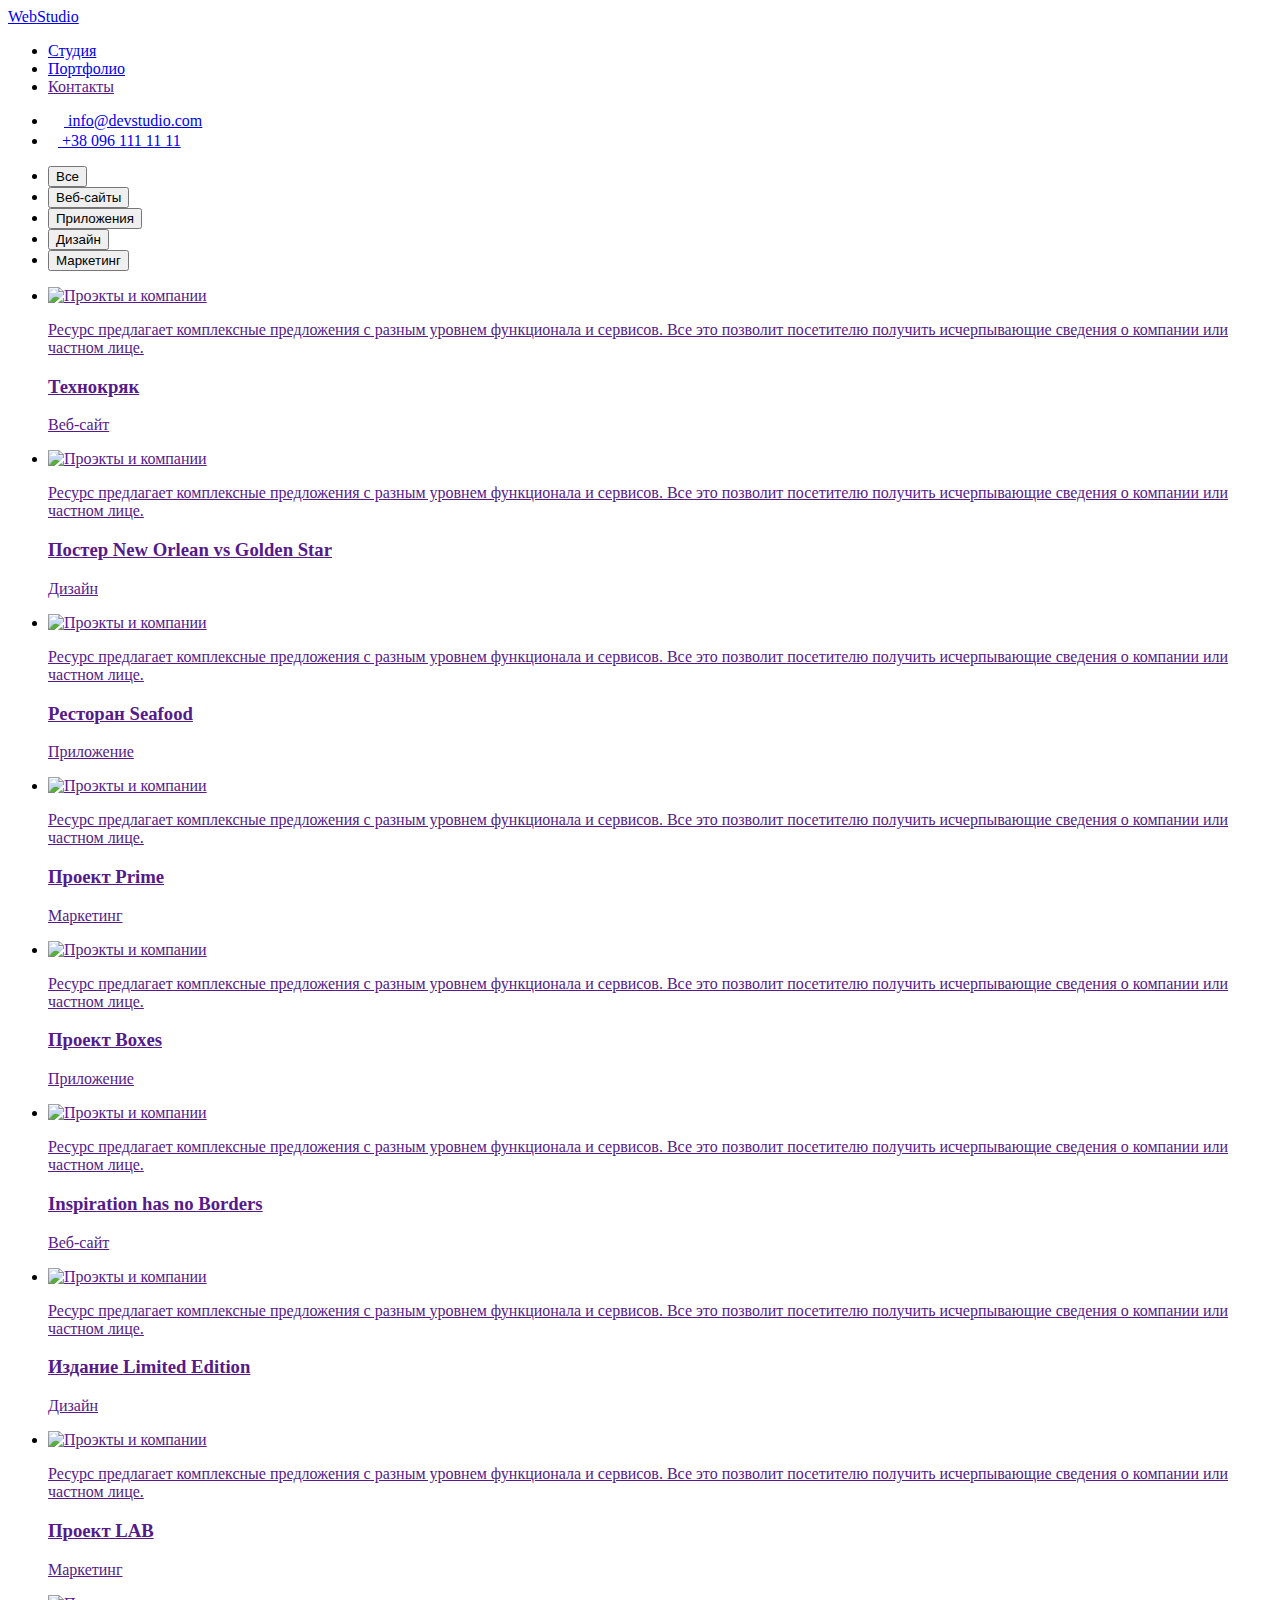
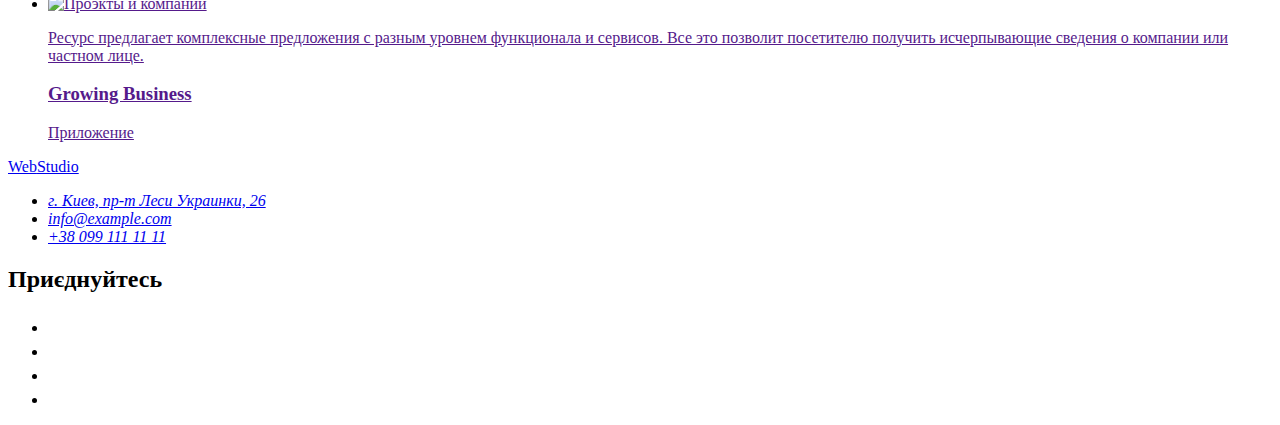
==== portfolio.html @ 542b60ce "Add files via upload" ====
<!DOCTYPE html>
<html lang="ru">
  <head>
    <meta charset="UTF-8" />
    <meta http-equiv="X-UA-Compatible" content="IE=edge" />
    <meta name="viewport" content="width=<device-width>, initial-scale=1.0" />
    <link
      rel="stylesheet"
      href="https://cdnjs.cloudflare.com/ajax/libs/modern-normalize/1.1.0/modern-normalize.min.css"
      integrity="sha512-wpPYUAdjBVSE4KJnH1VR1HeZfpl1ub8YT/NKx4PuQ5NmX2tKuGu6U/JRp5y+Y8XG2tV+wKQpNHVUX03MfMFn9Q=="
      crossorigin="anonymous"
      referrerpolicy="no-referrer"
    />
    <link rel="preconnect" href="https://fonts.googleapis.com" />
    <link rel="preconnect" href="https://fonts.gstatic.com" crossorigin />
    <link
      href="https://fonts.googleapis.com/css2?family=Raleway:wght@700&family=Roboto:wght@400;500;700;900&display=swap"
      rel="stylesheet"
    />
    <link rel="stylesheet" href="./css/styles.css" />
    <title>WebStudio</title>
  </head>
  <body>
    <header class="header">
      <div class="container container-header">
        <a href="./index.html" class="header-logo"
          >Web<span class="header-logo-help">Studio</span></a
        >
        <nav class="header-nav">
          <ul class="header-list">
            <li class="header-item">
              <a href="./index.html" class="header-link">Студия</a>
            </li>
            <li class="header-item">
              <a href="./portfolio.html" class="header-link current"
                ><span class="studio-link">Портфолио</span></a
              >
            </li>
            <li class="header-item">
              <a href="" class="header-link">Контакты</a>
            </li>
          </ul>
        </nav>
        <ul class="header-contacts">
          <li class="header-mail">
            <a href="mailto:info@devstudio.com" class="header-mail-link"
              ><svg class="header-icon" width="16" height="12">
                <use href="./img/icons.svg#icon-mail"></use>
              </svg>
              info@devstudio.com
            </a>
          </li>
          <li class="header-phone">
            <a href="tel:+380961111111" class="header-phone-link"
              ><svg class="header-icon" width="10" height="16">
                <use href="./img/icons.svg#icon-smartphone"></use>
              </svg>
              +38 096 111 11 11</a
            >
          </li>
        </ul>
      </div>
    </header>
    <main>
      <section class="portfolio-nav section">
        <div class="container portf-container">
          <ul class="portfolio-nav-list nav-list-center">
            <li class="portfolio-nav-item">
              <button class="portfolio-nav-btn" type="button">Все</button>
            </li>
            <li class="portfolio-nav-item">
              <button class="portfolio-nav-btn" type="button">Веб-сайты</button>
            </li>
            <li class="portfolio-nav-item">
              <button class="portfolio-nav-btn" type="button">
                Приложения
              </button>
            </li>
            <li class="portfolio-nav-item">
              <button class="portfolio-nav-btn" type="button">Дизайн</button>
            </li>
            <li class="portfolio-nav-item">
              <button class="portfolio-nav-btn" type="button">Маркетинг</button>
            </li>
          </ul>
          <ul class="projects-list">
            <li class="projects-item">
              <a href="" class="projects-link">
                <div class="projects-text-hover">
                  <img
                    src="./img/studio-project1.jpg"
                    width="370"
                    height="294"
                    alt="Проэкты и компании"
                  />
                  <p class="work-discr">
                    Ресурс предлагает комплексные предложения с разным уровнем
                    функционала и сервисов. Все это позволит посетителю получить
                    исчерпывающие сведения о компании или частном лице.
                  </p>
                </div>
                <div class="projects-bord">
                  <h3 class="projects-name">Технокряк</h3>
                  <p class="projects-discrip">Веб-сайт</p>
                </div></a
              >
            </li>
            <li class="projects-item">
              <a href="" class="projects-link"
                ><div class="projects-text-hover">
                  <img
                    src="./img/studio-project2.jpg"
                    width="370"
                    height="294"
                    alt="Проэкты и компании"
                  />
                  <p class="work-discr">
                    Ресурс предлагает комплексные предложения с разным уровнем
                    функционала и сервисов. Все это позволит посетителю получить
                    исчерпывающие сведения о компании или частном лице.
                  </p>
                </div>
                <div class="projects-bord">
                  <h3 class="projects-name">
                    Постер New Orlean vs Golden Star
                  </h3>
                  <p class="projects-discrip">Дизайн</p>
                </div></a
              >
            </li>
            <li class="projects-item">
              <a href="" class="projects-link">
                <div class="projects-text-hover">
                  <img
                    src="./img/studio-project3.jpg"
                    width="370"
                    height="294"
                    alt="Проэкты и компании"
                  />
                  <p class="work-discr">
                    Ресурс предлагает комплексные предложения с разным уровнем
                    функционала и сервисов. Все это позволит посетителю получить
                    исчерпывающие сведения о компании или частном лице.
                  </p>
                </div>
                <div class="projects-bord">
                  <h3 class="projects-name">Ресторан Seafood</h3>
                  <p class="projects-discrip">Приложение</p>
                </div>
              </a>
            </li>
            <li class="projects-item">
              <a href="" class="projects-link">
                <div class="projects-text-hover">
                  <img
                    src="./img/studio-project4.jpg"
                    width="370"
                    height="294"
                    alt="Проэкты и компании"
                  />
                  <p class="work-discr">
                    Ресурс предлагает комплексные предложения с разным уровнем
                    функционала и сервисов. Все это позволит посетителю получить
                    исчерпывающие сведения о компании или частном лице.
                  </p>
                </div>
                <div class="projects-bord">
                  <h3 class="projects-name">Проект Prime</h3>
                  <p class="projects-discrip">Маркетинг</p>
                </div>
              </a>
            </li>
            <li class="projects-item">
              <a href="" class="projects-link">
                <div class="projects-text-hover">
                  <img
                    src="./img/studio-project5.jpg"
                    width="370"
                    height="294"
                    alt="Проэкты и компании"
                  />
                  <p class="work-discr">
                    Ресурс предлагает комплексные предложения с разным уровнем
                    функционала и сервисов. Все это позволит посетителю получить
                    исчерпывающие сведения о компании или частном лице.
                  </p>
                </div>
                <div class="projects-bord">
                  <h3 class="projects-name">Проект Boxes</h3>
                  <p class="projects-discrip">Приложение</p>
                </div>
              </a>
            </li>
            <li class="projects-item">
              <a href="" class="projects-link">
                <div class="projects-text-hover">
                  <img
                    src="./img/studio-project6.jpg"
                    width="370"
                    height="294"
                    alt="Проэкты и компании"
                  />
                  <p class="work-discr">
                    Ресурс предлагает комплексные предложения с разным уровнем
                    функционала и сервисов. Все это позволит посетителю получить
                    исчерпывающие сведения о компании или частном лице.
                  </p>
                </div>
                <div class="projects-bord">
                  <h3 class="projects-name">Inspiration has no Borders</h3>
                  <p class="projects-discrip">Веб-сайт</p>
                </div>
              </a>
            </li>
            <li class="projects-item">
              <a href="" class="projects-link">
                <div class="projects-text-hover">
                  <img
                    src="./img/studio-project7.jpg"
                    width="370"
                    height="294"
                    alt="Проэкты и компании"
                  />
                  <p class="work-discr">
                    Ресурс предлагает комплексные предложения с разным уровнем
                    функционала и сервисов. Все это позволит посетителю получить
                    исчерпывающие сведения о компании или частном лице.
                  </p>
                </div>
                <div class="projects-bord">
                  <h3 class="projects-name">Издание Limited Edition</h3>
                  <p class="projects-discrip">Дизайн</p>
                </div>
              </a>
            </li>
            <li class="projects-item">
              <a href="" class="projects-link">
                <div class="projects-text-hover">
                  <img
                    src="./img/studio-project8.jpg"
                    width="370"
                    height="294"
                    alt="Проэкты и компании"
                  />
                  <p class="work-discr">
                    Ресурс предлагает комплексные предложения с разным уровнем
                    функционала и сервисов. Все это позволит посетителю получить
                    исчерпывающие сведения о компании или частном лице.
                  </p>
                </div>
                <div class="projects-bord">
                  <h3 class="projects-name">Проект LAB</h3>
                  <p class="projects-discrip">Маркетинг</p>
                </div>
              </a>
            </li>
            <li class="projects-item">
              <a href="" class="projects-link">
                <div class="projects-text-hover">
                  <img
                    src="./img/studio-project9.jpg"
                    width="370"
                    height="294"
                    alt="Проэкты и компании"
                  />
                  <p class="work-discr">
                    Ресурс предлагает комплексные предложения с разным уровнем
                    функционала и сервисов. Все это позволит посетителю получить
                    исчерпывающие сведения о компании или частном лице.
                  </p>
                </div>
                <div class="projects-bord">
                  <h3 class="projects-name">Growing Business</h3>
                  <p class="projects-discrip">Приложение</p>
                </div>
              </a>
            </li>
          </ul>
        </div>
      </section>
    </main>
    <footer class="footer">
      <div class="container footer-container">
        <div class="footer-left">
          <a href="./index.html" class="footer-logo"
            >Web<span class="footer-logo-help">Studio</span></a
          >
          <address class="footer-adr">
            <ul class="footer-list">
              <li class="footer-item">
                <a
                  href="https://bit.ly/3pXMvUd"
                  target="_blank"
                  rel="noopener noreferrer"
                  class="map-link"
                  >г. Киев, пр-т Леси Украинки, 26</a
                >
              </li>
              <li class="footer-item">
                <a href="mailto:info@example.com" class="footer-mail"
                  >info@example.com</a
                >
              </li>
              <li class="footer-item">
                <a href="tel:+380991111111" class="footer-phone"
                  >+38 099 111 11 11</a
                >
              </li>
            </ul>
          </address>
        </div>
        <div class="footer-con-block container">
          <h2 class="footer-con-head">Приєднуйтесь</h2>
          <ul class="footer-con-list">
            <li class="footer-con-item">
              <a href="" class="footer-con-link">
                <svg class="footer-con-icon" width="20" height="20">
                  <use href="./img/icons.svg#icon-instagram"></use>
                </svg>
              </a>
            </li>
            <li class="footer-con-item">
              <a href="" class="footer-con-link">
                <svg class="footer-con-icon" width="20" height="20">
                  <use href="./img/icons.svg#icon-twitter"></use>
                </svg>
              </a>
            </li>
            <li class="footer-con-item">
              <a href="" class="footer-con-link">
                <svg class="footer-con-icon" width="20" height="20">
                  <use href="./img/icons.svg#icon-acebook"></use>
                </svg>
              </a>
            </li>
            <li class="footer-con-item">
              <a href="" class="footer-con-link">
                <svg class="footer-con-icon" width="20" height="20">
                  <use href="./img/icons.svg#icon-linkedin"></use>
                </svg>
              </a>
            </li>
          </ul>
        </div>
      </div>
    </footer>
  </body>
</html>
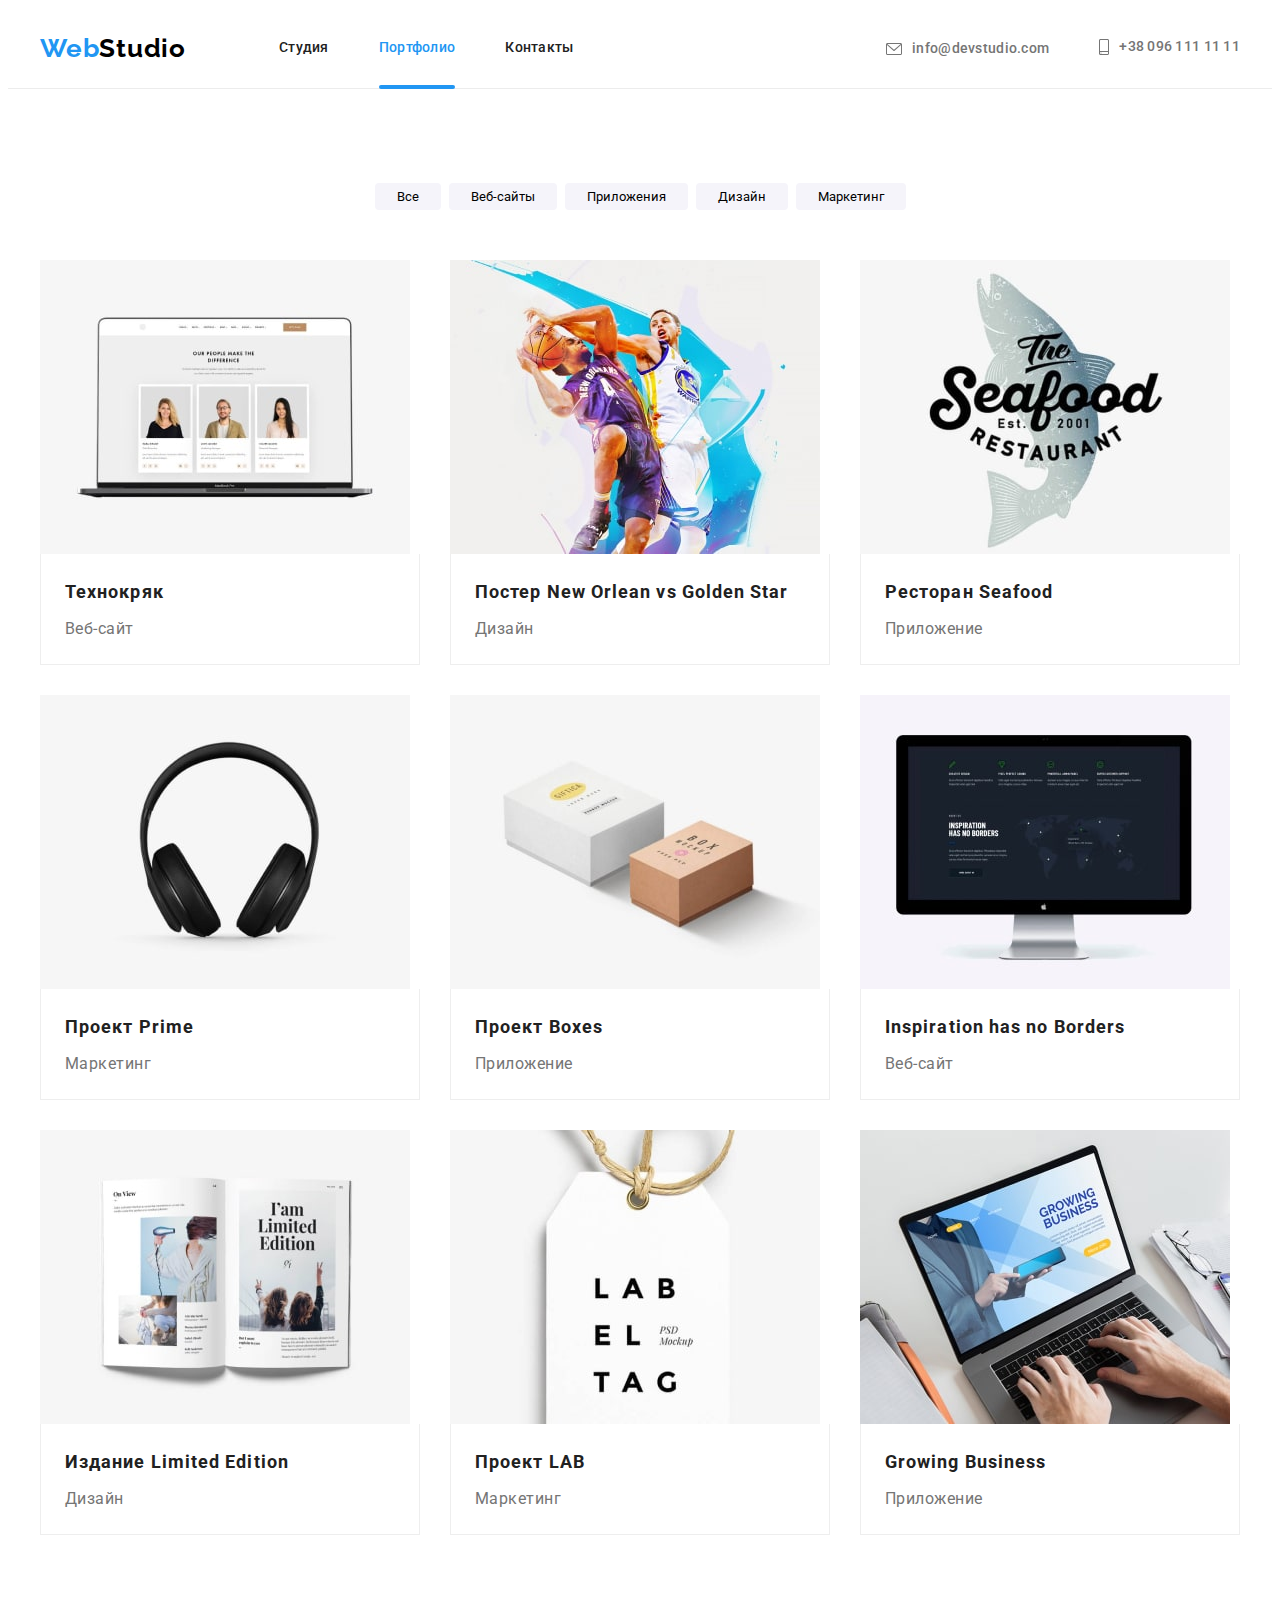
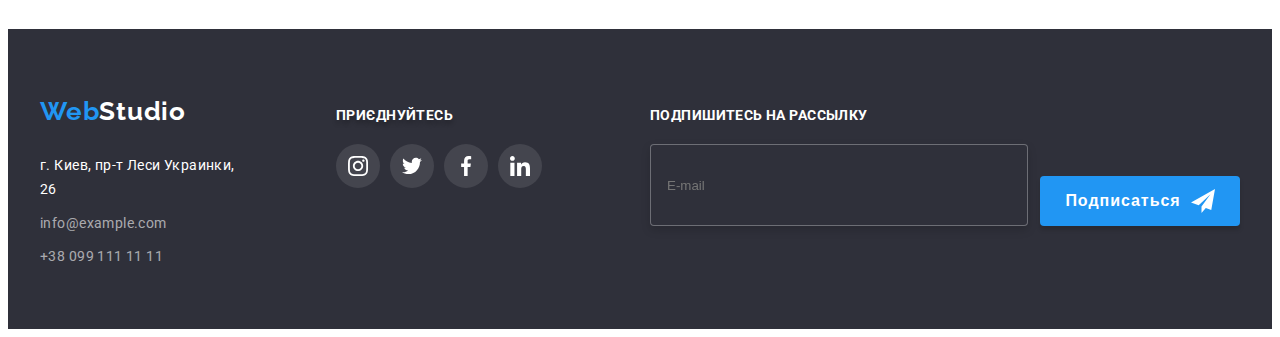
==== commit 0f1142a4: "fix-4" ====
--- a/portfolio.html
+++ b/portfolio.html
@@ -279,7 +279,7 @@
         </div>
       </section>
     </main>
-    <footer class="footer">
+        <footer class="footer">
       <div class="container footer-container">
         <div class="footer-left">
           <a href="./index.html" class="footer-logo"
@@ -342,6 +342,18 @@
             </li>
           </ul>
         </div>
+          <form class="footer-form">
+          <label for="" class="footer-label"
+            >Подпишитесь на рассылку<input
+              type="text"
+              class="footer-input"
+              placeholder="E-mail"
+            />
+          </label>
+          <button type="button" class="sub-button">
+            Подписаться<svg class="footer-icon" width="24px" height="24px">
+              <use href="./img/icons.svg#icon-send"></use>
+            </svg>
       </div>
     </footer>
   </body>
--- a/css/styles.css
+++ b/css/styles.css
@@ -0,0 +1,854 @@
+body {
+  font-family: "Roboto", "Raleway", sans-serif;
+  color: #212121;
+}
+:root {
+  --secondary-text-color: #757575;
+  --hover-link-color: #2196f3;
+  --main-text-color: #212121;
+  --header-link-color: #212121;
+  --hero-background: #2f303a;
+  --portfolio-btn-color: #f5f4fa;
+  --portfolio-btn-hover-color: #2196f3;
+  --footer-back-color: #2f303a;
+}
+.container {
+  width: 1200px;
+  margin-left: auto;
+  margin-right: auto;
+  padding-left: 15px;
+  padding-right: 15px;
+}
+.container-header {
+  display: flex;
+  align-items: center;
+}
+/* reset */
+p,
+h1,
+h2,
+h3,
+h4,
+h5,
+h6 {
+  margin: 0;
+}
+ul {
+  padding-left: 0;
+  margin: 0;
+}
+/* reset */
+img {
+  display: block;
+  max-width: 100%;
+  height: auto;
+}
+.section {
+  padding-top: 94px;
+  padding-bottom: 94px;
+}
+/* Modal Styles */
+.backdrop {
+  position: fixed;
+  top: 0;
+  width: 100vw;
+  height: 100vh;
+  background-color: rgba(48, 48, 48, 0.599);
+  transition: opacity 250ms cubic-bezier(0.4, 0, 0.2, 1),
+    visibility 250ms cubic-bezier(0.4, 0, 0.2, 1);
+}
+
+.backdrop.is-hidden .modal {
+  transform: translate(-50%, -50%) scale(0);
+}
+
+.modal {
+  background-color: #ffffff;
+  border-radius: 4px;
+  width: 528px;
+  min-height: 581px;
+  position: absolute;
+  top: 50%;
+  left: 50%;
+  padding: 40px;
+  transform: translate(-50%, -50%);
+  transition: transform 300ms linear;
+}
+.modal-close {
+  width: 30px;
+  height: 30px;
+  border: 1px solid rgba(0, 0, 0, 0.1);
+  border-radius: 50%;
+  justify-content: center;
+  align-items: center;
+  display: flex;
+  position: absolute;
+  right: 8px;
+  top: 8px;
+  background-color: #ffffff;
+}
+.back-icon {
+  transition: fill 250ms cubic-bezier(0.4, 0, 0.2, 1);
+}
+.is-hidden {
+  opacity: 0;
+  visibility: hidden;
+  pointer-events: none;
+}
+.modal-close:hover .back-icon {
+  fill: #2196f3;
+}
+.modal-close:hover,
+.modal-close:focus {
+  cursor: pointer;
+}
+.modal-title {
+  font-weight: 700;
+  font-size: 20px;
+  text-align: center;
+  letter-spacing: 0.03em;
+  margin-bottom: 30px;
+}
+.modal-input {
+  width: 100%;
+  height: 40px;
+  border: 1px solid rgba(33, 33, 33, 0.2);
+  border-radius: 4px;
+  margin-bottom: 10px;
+  padding-left: 42px;
+  outline: none;
+  transition: border 250ms cubic-bezier(0.4, 0, 0.2, 1);
+  /* margin-top: 4px; */
+}
+.modal-input:focus {
+  border: 1px solid #2196f3;
+  border-radius: 4px;
+}
+.modal-input:focus + .modal-icon {
+  fill: #188ce8;
+}
+.modal-label,
+.modal-form {
+  color: #757575;
+  font-size: 12px;
+  letter-spacing: 0.01em;
+  position: relative;
+  display: block;
+  margin-bottom: 4px;
+}
+
+.modal-comment {
+  width: 100%;
+  height: 120px;
+  border: 1px solid rgba(33, 33, 33, 0.2);
+  border-radius: 4px;
+  padding: 12px 16px;
+  margin-top: 4px;
+  resize: none;
+  outline: none;
+  transition: border 250ms cubic-bezier(0.4, 0, 0.2, 1);
+}
+.modal-field {
+  margin-bottom: 10px;
+  position: relative;
+}
+.modal-comment::placeholder {
+  font-size: 14px;
+  line-height: 16px;
+  letter-spacing: 0.01em;
+  color: rgba(117, 117, 117, 0.5);
+}
+.modal-label-check {
+  margin-bottom: 30px;
+  display: flex;
+  justify-content: center;
+  align-items: center;
+  position: relative;
+}
+.modal-link {
+  color: #2196f3;
+}
+.modal-check {
+  visibility: hidden;
+}
+.modal-comment:focus {
+  border: 1px solid #2196f3;
+  border-radius: 4px;
+}
+.modal-check-icon {
+  position: absolute;
+  left: 12px;
+  visibility: hidden;
+  transition: background-color 250ms cubic-bezier(0.4, 0, 0.2, 1),
+    fill 250ms cubic-bezier(0.4, 0, 0.2, 1);
+}
+.modal-check-icon2 {
+  position: absolute;
+  left: 12px;
+  visibility: visible;
+  opacity: 1;
+}
+.modal-icon {
+  position: absolute;
+  left: 12px;
+  margin-top: 11px;
+  fill: #212121;
+  transition: fill 250ms cubic-bezier(0.4, 0, 0.2, 1);
+}
+.modal-check:checked + .modal-check-icon {
+  fill: #ffffff;
+  visibility: visible;
+  background-color: #2196f3;
+}
+.modal-agree {
+  font-weight: 400;
+  font-size: 14px;
+  line-height: 1.7;
+  letter-spacing: 0.03em;
+  color: #757575;
+  margin-left: 7px;
+}
+.modal-btn {
+  width: 200px;
+  height: 50px;
+  font-weight: 700;
+  font-size: 16px;
+  line-height: 30px;
+  display: flex;
+  margin: auto;
+  align-items: center;
+  justify-content: center;
+  letter-spacing: 1.9;
+  color: #ffffff;
+  background: #2196f3;
+  border-radius: 4px;
+  border: 0;
+  cursor: pointer;
+  transition: box-shadow 250ms cubic-bezier(0.4, 0, 0.2, 1);
+}
+.modal-btn:hover {
+  box-shadow: 0px 4px 4px rgba(0, 0, 0, 0.15);
+}
+/* Header Classes */
+.header {
+  /* padding-top: 24px;
+  padding-bottom: 25px; */
+  border-bottom: 1px solid #ececec;
+}
+.header-logo {
+  text-decoration: none;
+  font-family: "Raleway", sans-serif;
+  font-style: normal;
+  font-weight: 700;
+  font-size: 26px;
+  line-height: 1.19;
+  letter-spacing: 0.03em;
+  color: #2196f3;
+  margin-right: 93px;
+}
+.portfolio-header-link {
+  color: var(--hover-link-color);
+}
+.studio-link {
+  color: var(--hover-link-color);
+}
+
+.header-list {
+  display: flex;
+  column-gap: 50px;
+}
+.header-icon {
+  margin-right: 10px;
+  fill: currentColor;
+}
+.header-item {
+  font-style: normal;
+  font-weight: 500;
+  font-size: 14px;
+  line-height: 1.14;
+  list-style-type: none;
+  letter-spacing: 0.02em;
+}
+.header-link:hover,
+.header-link:focus {
+  color: var(--hover-link-color);
+}
+.header-link {
+  text-decoration: none;
+  color: var(--header-link-color);
+  padding-top: 32px;
+  padding-bottom: 32px;
+  display: block;
+  position: relative;
+  transition: color 250ms cubic-bezier(0.4, 0, 0.2, 1);
+}
+
+.header-contacts {
+  display: flex;
+  justify-content: center;
+  align-items: baseline;
+  margin-left: auto;
+  column-gap: 50px;
+}
+
+.studio-link {
+  color: var(--hover-link-color);
+}
+.studio-link::after {
+  position: absolute;
+  bottom: -1px;
+  left: 0;
+  content: "";
+  width: 100%;
+  height: 4px;
+  border-radius: 2px;
+  background-color: currentColor;
+}
+
+.header-mail {
+  font-weight: 500;
+  font-size: 14px;
+  line-height: 1.14;
+  letter-spacing: 0.02em;
+  list-style-type: none;
+}
+.header-mail-link {
+  text-decoration: none;
+  color: var(--secondary-text-color);
+  display: flex;
+  align-items: center;
+  transition: color 250ms cubic-bezier(0.4, 0, 0.2, 1);
+}
+.header-phone {
+  font-weight: 500;
+  font-size: 14px;
+  line-height: 1.14;
+  letter-spacing: 0.02em;
+  list-style-type: none;
+}
+.header-phone-link {
+  text-decoration: none;
+  color: var(--secondary-text-color);
+  display: flex;
+  align-items: center;
+  transition: color 250ms cubic-bezier(0.4, 0, 0.2, 1);
+}
+.header-mail-link:hover,
+.header-mail-link:focus,
+.header-phone-link:hover,
+.header-phone-link:focus {
+  color: var(--hover-link-color);
+}
+.header-logo-help {
+  color: #000000;
+}
+/* Index Main Classes */
+.hero {
+  background-color: var(--hero-background);
+  padding-top: 200px;
+  padding-bottom: 200px;
+  background-image: linear-gradient(
+      rgba(47, 48, 58, 0.4),
+      rgba(47, 48, 58, 0.4)
+    ),
+    url(../img/hero-bg.jpg);
+  max-width: 1600px;
+  margin: auto;
+}
+.btn-container {
+  text-align: center;
+}
+.main-subject {
+  font-weight: 900;
+  font-size: 44px;
+  line-height: 1.36;
+  letter-spacing: 0.06em;
+  text-transform: uppercase;
+  color: #ffff;
+  width: 696px;
+  text-align: center;
+  margin: auto;
+}
+.order-btn {
+  border: 0;
+  background: #2196f3;
+  border-radius: 4px;
+  cursor: pointer;
+  font-weight: 700;
+  font-size: 16px;
+  line-height: 1.87;
+  letter-spacing: 0.06em;
+  color: #ffffff;
+  font-family: inherit;
+  width: 200px;
+  height: 50px;
+  margin-top: 30px;
+  transition: background-color 250ms cubic-bezier(0.4, 0, 0.2, 1),
+    box-shadow 250ms cubic-bezier(0.4, 0, 0.2, 1);
+}
+.order-btn:hover,
+.order-btn:focus {
+  background: #188ce8;
+  box-shadow: 0px 4px 4px rgba(0, 0, 0, 0.15);
+}
+.soft-section {
+  padding-top: 94px;
+}
+.soft-list {
+  display: flex;
+  column-gap: 30px;
+}
+.soft-photo {
+  display: flex;
+  justify-content: center;
+  width: 270px;
+  height: 120px;
+  padding: 25px 100px;
+  margin-bottom: 30px;
+  background-color: var(--portfolio-btn-color);
+}
+.soft-item {
+  list-style-type: none;
+  width: 270px;
+}
+.soft-icon-block {
+  width: 270px;
+  height: 120px;
+  background: #f5f4fa;
+  border-radius: 4px;
+  display: flex;
+  align-items: center;
+  justify-content: center;
+  margin-bottom: 30px;
+}
+.soft-head {
+  font-weight: 700;
+  font-size: 14px;
+  line-height: 1.14;
+  letter-spacing: 0.03em;
+  text-transform: uppercase;
+  margin-bottom: 9px;
+}
+.soft-text {
+  font-size: 14px;
+  line-height: 1.71;
+  letter-spacing: 0.03em;
+  color: var(--secondary-text-color);
+}
+
+.occupation-head {
+  font-style: normal;
+  font-weight: 700;
+  font-size: 36px;
+  line-height: 1.16;
+  letter-spacing: 0.03em;
+  margin-bottom: 50px;
+  text-align: center;
+}
+.occupation-list {
+  display: flex;
+  column-gap: 30px;
+  position: relative;
+}
+.occupation-discr {
+  position: absolute;
+  width: 370px;
+  background: rgba(47, 48, 58, 0.8);
+  height: 70px;
+  bottom: 0;
+  display: flex;
+  justify-content: center;
+  align-items: center;
+  color: #ffff;
+}
+.occ-text {
+  font-weight: 700;
+  font-size: 14px;
+  line-height: 1.14;
+  letter-spacing: 0.03em;
+  text-transform: uppercase;
+  color: #ffff;
+}
+.occupation-item {
+  list-style-type: none;
+}
+.team-section {
+  background-color: #f5f4fa;
+}
+.team-head {
+  font-weight: 700;
+  font-size: 36px;
+  line-height: 1.16;
+  letter-spacing: 0.03em;
+  margin-bottom: 50px;
+  text-align: center;
+}
+.team-list {
+  display: flex;
+  column-gap: 30px;
+}
+.team-item {
+  list-style-type: none;
+  box-shadow: 0px 1px 3px rgba(0, 0, 0, 0.12), 0px 1px 1px rgba(0, 0, 0, 0.14),
+    0px 2px 1px rgba(0, 0, 0, 0.2);
+  border-radius: 0px 0px 4px 4px;
+  text-align: center;
+  background-color: #fff;
+}
+.team-name {
+  font-style: normal;
+  font-weight: 500;
+  font-size: 16px;
+  line-height: 1.18;
+  color: var(--main-text-color);
+  letter-spacing: 0.03em;
+  margin-bottom: 10px;
+}
+.team-soc-list {
+  display: flex;
+  justify-content: center;
+  column-gap: 10px;
+}
+.team-soc-item {
+  list-style-type: none;
+}
+.team-soc-link {
+  width: 44px;
+  height: 44px;
+  border-radius: 50%;
+  display: flex;
+  align-items: center;
+  justify-content: center;
+  transition: background-color 250ms cubic-bezier(0.4, 0, 0.2, 1);
+}
+.team-icon {
+  fill: #afb1b8;
+  transition: fill 250ms cubic-bezier(0.4, 0, 0.2, 1);
+}
+.team-soc-link:hover .team-icon,
+.team-soc-link:focus .team-icon {
+  fill: #ffff;
+}
+.team-soc-link:hover,
+.team-soc-link:focus {
+  background-color: #2196f3;
+  transition: background-color 250ms cubic-bezier(0.4, 0, 0.2, 1);
+}
+.team-block {
+  padding-top: 30px;
+  padding-bottom: 30px;
+}
+.team-work {
+  font-size: 16px;
+  line-height: 1.18;
+  color: var(--secondary-text-color);
+  letter-spacing: 0.03em;
+  margin-bottom: 16px;
+}
+.clients-head {
+  font-weight: 700;
+  font-size: 36px;
+  line-height: 1.16;
+  letter-spacing: 0.03em;
+  margin-bottom: 50px;
+  text-align: center;
+}
+.clients-list {
+  display: flex;
+  justify-content: center;
+  column-gap: 30px;
+  list-style-type: none;
+}
+.clients-item {
+}
+.clients-link {
+  border: 1px solid #afb1b8;
+  color: #afb1b8;
+  border-radius: 4px;
+  width: 170px;
+  height: 92px;
+  display: flex;
+  align-items: center;
+  justify-content: center;
+  transition: color 250ms cubic-bezier(0.4, 0, 0.2, 1),
+    border 250ms cubic-bezier(0.4, 0, 0.2, 1);
+}
+.clients-link:hover,
+.clients-link:focus {
+  color: #2196f3;
+  border-color: #2196f3;
+}
+.clients-icon {
+  fill: currentColor;
+}
+/* Portfolio Main Classes */
+.portfolio-nav-list {
+  column-gap: 8px;
+  display: flex;
+  justify-content: center;
+  margin-bottom: 50px;
+}
+.portfolio-nav-item {
+  list-style-type: none;
+  line-height: 1.62;
+  letter-spacing: 0.03em;
+  font-weight: 500;
+  font-size: 16px;
+}
+.projects-bord {
+  border: 1px solid #eeeeee;
+  border-top: 0;
+  padding: 20px 24px;
+}
+.portfolio-nav-btn {
+  border: 0;
+  background: var(--portfolio-btn-color);
+  cursor: pointer;
+  border-radius: 4px;
+  font-family: inherit;
+  padding: 6px 22px;
+  transition: background-color 250ms cubic-bezier(0.4, 0, 0.2, 1),
+    color 250ms cubic-bezier(0.4, 0, 0.2, 1),
+    box-shadow 250ms cubic-bezier(0.4, 0, 0.2, 1);
+}
+.portfolio-nav-btn:hover,
+.portfolio-nav-btn:focus {
+  background: var(--portfolio-btn-hover-color);
+  color: #ffffff;
+  box-shadow: 0px 3px 1px rgba(0, 0, 0, 0.1), 0px 1px 2px rgba(0, 0, 0, 0.08),
+    0px 2px 2px rgba(0, 0, 0, 0.12);
+}
+.projects-list {
+  gap: 30px;
+  list-style-type: none;
+  display: flex;
+  flex-wrap: wrap;
+  justify-content: center;
+}
+.projects-item {
+  width: 370px;
+  flex-basis: calc((100% - 2 * 30px) / 3);
+}
+.projects-link:hover,
+.projects-link:focus {
+  display: block;
+  box-shadow: 0px 1px 1px rgba(0, 0, 0, 0.12), 0px 4px 4px rgba(0, 0, 0, 0.06),
+    1px 4px 6px rgba(0, 0, 0, 0.16);
+}
+.project-item:last-child {
+  padding-bottom: 0;
+}
+.projects-link {
+  text-decoration: none;
+  transition: box-shadow 250ms cubic-bezier(0.4, 0, 0.2, 1);
+}
+.projects-text-hover {
+  position: relative;
+  overflow: hidden;
+}
+.work-discr {
+  position: absolute;
+  display: block;
+  top: 0;
+  left: 0;
+  width: 100%;
+  height: 100%;
+  padding: 63px 24px;
+  font-style: normal;
+  font-weight: 400;
+  font-size: 18px;
+  line-height: 1.56;
+  letter-spacing: 0.03em;
+  transform: translateY(101%);
+  transition: transform 250ms cubic-bezier(0.4, 0, 0.2, 1);
+  color: #ffff;
+  background-color: rgba(33, 150, 243, 0.9);
+}
+.projects-link:hover .work-discr,
+.projects-link:focus .work-discr {
+  transform: translateY(0);
+}
+.projects-name {
+  font-weight: 700;
+  font-size: 18px;
+  line-height: 2;
+  color: var(--main-text-color);
+  letter-spacing: 0.06em;
+  margin-bottom: 4px;
+}
+.projects-discrip {
+  font-size: 16px;
+  line-height: 1.88;
+  color: var(--secondary-text-color);
+  letter-spacing: 0.03em;
+}
+/* Footer Classes */
+.footer {
+  background-color: var(--footer-back-color);
+  padding-top: 60px;
+  padding-bottom: 60px;
+}
+.footer-container {
+  display: flex;
+  align-items: baseline;
+  position: relative;
+}
+.footer-logo {
+  font-family: "Raleway";
+  font-weight: 700;
+  font-size: 26px;
+  line-height: 1.19;
+  color: #2196f3;
+  text-decoration: none;
+  letter-spacing: 0.03em;
+}
+.footer-adr {
+  font-style: normal;
+  margin-top: 20px;
+}
+.footer-list {
+}
+.footer-item {
+  list-style-type: none;
+  margin-bottom: 10px;
+}
+.footer-item:last-child {
+  margin-bottom: 0;
+}
+.map-link {
+  font-size: 14px;
+  line-height: 1.71;
+  color: #ffffff;
+  text-decoration: none;
+  letter-spacing: 0.03em;
+  transition: color 250ms cubic-bezier(0.4, 0, 0.2, 1);
+}
+.map-link:hover,
+.map-link:focus {
+  color: var(--hover-link-color);
+}
+.footer-mail {
+  text-decoration: none;
+  font-size: 14px;
+  line-height: 1.71;
+  color: rgba(255, 255, 255, 0.6);
+  letter-spacing: 0.03em;
+  transition: color 250ms cubic-bezier(0.4, 0, 0.2, 1);
+}
+.footer-mail:hover,
+.footer-mail:focus {
+  color: var(--hover-link-color);
+}
+.footer-phone {
+  text-decoration: none;
+  font-style: normal;
+  font-size: 14px;
+  line-height: 1.71;
+  color: rgba(255, 255, 255, 0.6);
+  letter-spacing: 0.03em;
+  transition: color 250ms cubic-bezier(0.4, 0, 0.2, 1);
+}
+.footer-phone:hover,
+.footer-phone:focus {
+  color: var(--hover-link-color);
+}
+.footer-logo-help {
+  font-family: "Raleway";
+  font-style: normal;
+  font-weight: 700;
+  font-size: 26px;
+  line-height: 1.71;
+  color: #ffffff;
+  text-decoration: none;
+  letter-spacing: 0.03em;
+}
+.footer-con-head {
+  font-weight: 700;
+  font-size: 14px;
+  line-height: 1.14;
+  letter-spacing: 0.03em;
+  text-transform: uppercase;
+  color: #ffffff;
+  margin-bottom: 20px;
+  text-shadow: 0px 4px 4px rgba(0, 0, 0, 0.25);
+}
+.footer-con-list {
+  display: flex;
+  list-style-type: none;
+  column-gap: 10px;
+}
+.footer-con-item {
+}
+.footer-con-link {
+  width: 44px;
+  height: 44px;
+  border-radius: 50%;
+  display: flex;
+  align-items: center;
+  justify-content: center;
+  background: rgba(255, 255, 255, 0.1);
+  transition: background-color 250ms cubic-bezier(0.4, 0, 0.2, 1);
+}
+.footer-con-icon {
+  fill: #ffff;
+}
+.footer-con-link:hover,
+.footer-con-link:focus {
+  background-color: #2196f3;
+}
+.footer-con-block {
+  margin-left: 70px;
+  width: 206px;
+  height: 80px;
+}
+.footer-label {
+  display: block;
+  justify-content: center;
+  font-weight: 700;
+  font-size: 14px;
+  line-height: 1.14;
+  letter-spacing: 0.03em;
+  text-transform: uppercase;
+  color: #ffffff;
+}
+.footer-form {
+  display: flex;
+  align-items: flex-end;
+  margin-left: 93px;
+}
+.sub-button {
+  font-weight: 700;
+  font-size: 16px;
+  line-height: 30px;
+  display: flex;
+  align-items: center;
+  justify-content: center;
+  letter-spacing: 0.06em;
+  width: 200px;
+  height: 50px;
+  border: 0;
+  color: #ffffff;
+  background: #2196f3;
+  box-shadow: 0px 4px 4px rgba(0, 0, 0, 0.15);
+  border-radius: 4px;
+  cursor: pointer;
+}
+.footer-input {
+  outline: none;
+  display: block;
+  margin-top: 20px;
+  margin-right: 12px;
+  width: 358px;
+  height: 50px;
+  border: 1px solid rgba(255, 255, 255, 0.3);
+  filter: drop-shadow(0px 4px 4px rgba(0, 0, 0, 0.15));
+  color: rgba(255, 255, 255, 0.6);
+  border-radius: 4px;
+  padding-top: 15px;
+  padding-bottom: 15px;
+  padding-left: 16px;
+  background-color: #2f303a;
+}
+.footer-icon {
+  margin-left: 10px;
+}
